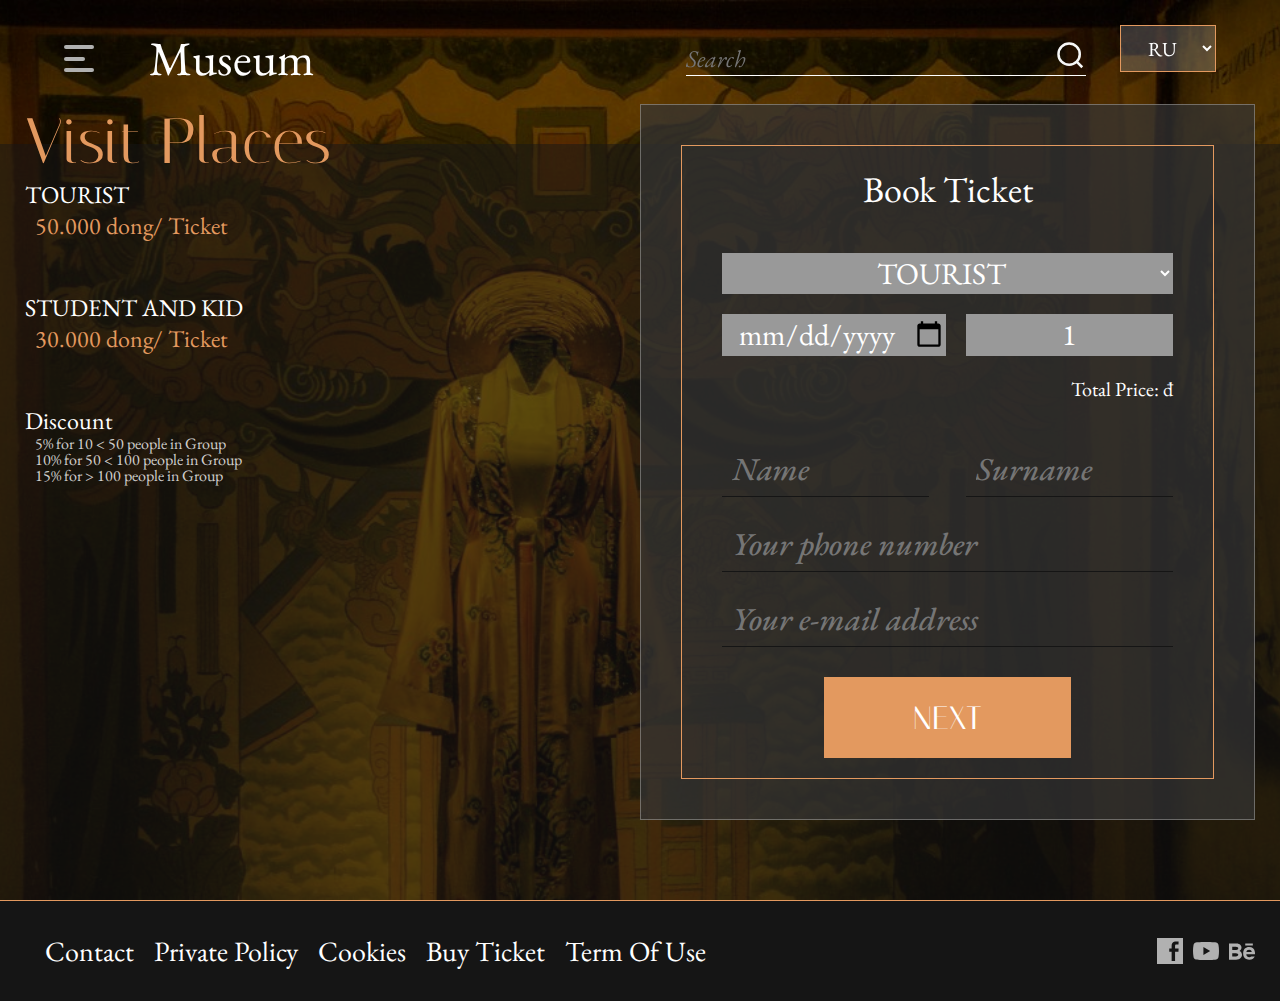
==== booking.html @ c3de79bd "update" ====
<!DOCTYPE html>
<html lang="en">
<head>
	<meta charset="UTF-8">
	<meta name="viewport" content="width=device-width, initial-scale=1.0">
	<link rel="stylesheet" href="css/style.css">
	<title>Ao Dai</title>
</head>
<body>
	<div class="wrapper" id='booking'>
		<div class="header">
			<div class="container">
				<div class="header__body">
					<div class="header__main">
						<div class="header__burger">
							<span></span>
						</div>
						<div class="header__title">Museum</div>
					</div>
					<div class="header__menu">
						<ul class="header__list">
							<li>
								<a href="" class="header__link">Lorem, ipsum, dolor.</a>
							</li>
							<li>
								<a href="" class="header__link">Lorem, ipsum, dolor.</a>
							</li>
							<li>
								<a href="" class="header__link">Lorem, ipsum, dolor.</a>
							</li>
							<li>
								<a href="" class="header__link">Lorem, ipsum, dolor.</a>
							</li>
							<li>
								<a href="" class="header__link">Lorem, ipsum, dolor.</a>
							</li>
						</ul>
					</div>
					<div class="header__navigation">
						<div class="header__searchblock">
							<input type="text" placeholder='Search'>
							<div class="header__search-icon">
								<img src="img/header/akar-icons_search.svg" alt="">
							</div>
						</div>
						<div class="header__language-block">
							<select name="language" id="">
								<option value="russian">RU</option>
								<option value="english">EN</option>
							</select>
						</div>
					</div>
				</div>
			</div>
		</div>
		<div class="content">
			<div class="main">
				<div class="main__bg-overflow"></div>
				<div class="main__bg-image">
					<img src="img/main.png" alt="">
				</div>
			</div>
			<div class="booking">
				<div class="booking__overflow"></div>
				<div class="container">
					<div class="booking__row">
						<div class="booking__textblock">
							<div class="booking__title">Visit Places</div>
							<div class="booking__text">
								TOURIST<br>
								<span>50.000 dong/ Ticket</span><br>
								STUDENT AND KID<br>
								<span>30.000 dong/ Ticket</span><br>
								Discount<br>
								<span class='last'>
									5% for 10 < 50 people in Group<br>
									10% for 50 < 100 people in Group<br>
									15% for > 100 people in Group
								</span><br>
							</div>
						</div>
						<div class="booking__form">
							<form method="get" action='#'>
								<div class="booking__form-title">Book Ticket</div>
								<select name="person" id="">
									<option value="tourist">TOURIST</option>
									<option value="student">STUDENT</option>
									<option value="student">KID</option>
								</select>
								<div class="booking__form-row">
									<input type="date"name='date' class="booking__date">
									<input type="tel" name='visitorsQ'class="visitors" value=1>
								</div>
								<div class="booking__total total"></div>
								<div class="booking__info">
									<div class="booking__form-row">
										<input type="text" name='name'placeholder='Name'>
										<input type="text" name ='surname' placeholder="Surname">
									</div>
									<input type="tel" name='phone' placeholder="Your phone number">
									<input type="text" name='email' placeholder = "Your e-mail address">
								</div>
								<button class="booking__btn btn">next</button>
							</form>
						</div>
					</div>
				</div>

			</div>
		</div>
		<div class="footer">
			<div class="container">
				<div class="footer__row">
					<ul class="footer__list">
						<li>
							<a href="error.html" class="footer__link">Contact</a>
						</li>
						<li>
							<a href="error.html" class="footer__link">Private Policy</a>
						</li>
						<li>
							<a href="error.html" class="footer__link">Cookies</a>
						</li>
						<li>
							<a href="booking.html" class="footer__link">Buy Ticket</a>
						</li>
						<li>
							<a href="error.html" class="footer__link">Term Of Use</a>
						</li>
					</ul>
					<ul class="footer__media">
						<li>
							<a href="" class="">
								<img src="img/media/01.svg" alt="">
							</a>
						</li>
						<li>
							<a href="" class="">
								<img src="img/media/02.svg" alt="">
							</a>
						</li>
						<li>
							<a href="" class="">
								<img src="img/media/03.svg" alt="">
							</a>
						</li>
					</ul>
				</div>
			</div>
		</div>
	</div>
	<script src='https://code.jquery.com/jquery-3.6.0.min.js'></script>
	<script src='js/booking.js'></script>
</body>
</html>
---- css/style.css ----
@charset "UTF-8";
@import url("https://fonts.googleapis.com/css2?family=EB+Garamond:ital,wght@0,400;0,500;1,400&family=Italiana&display=swap");
* {
  padding: 0;
  margin: 0;
  border: 0;
}

*, *:before, *:after {
  -webkit-box-sizing: border-box;
  box-sizing: border-box;
}

:focus, :active {
  outline: none;
}

a:focus, a:active {
  outline: none;
}

nav, footer, header, aside {
  display: block;
}

html, body {
  height: 100%;
  width: 100%;
  font-size: 100%;
  line-height: 1;
  font-size: 14px;
  -ms-text-size-adjust: 100%;
  -moz-text-size-adjust: 100%;
  -webkit-text-size-adjust: 100%;
}

input, button, textarea {
  font-family: inherit;
}

input::-ms-clear {
  display: none;
}

button {
  cursor: pointer;
}

button::-moz-focus-inner {
  padding: 0;
  border: 0;
}

a, a:visited {
  text-decoration: none;
}

a:hover {
  text-decoration: none;
}

ul li {
  list-style: none;
}

img {
  vertical-align: top;
}

h1, h2, h3, h4, h5, h6 {
  font-size: inherit;
  font-weight: inherit;
}

html {
  overflow-x: hidden;
}

html.lock {
  overflow-y: hidden;
}

.wrapper {
  display: -webkit-box;
  display: -ms-flexbox;
  display: flex;
  -webkit-box-orient: vertical;
  -webkit-box-direction: normal;
      -ms-flex-direction: column;
          flex-direction: column;
  min-height: 100%;
}

.header {
  padding: 25px 0;
  -webkit-box-flex: 0;
      -ms-flex: 0 0 auto;
          flex: 0 0 auto;
  position: fixed;
  z-index: 50;
  left: 0;
  top: 0;
  color: #fff;
  width: 100%;
}
.header .container {
  max-width: 100%;
  margin: 0;
  padding: 0 5%;
}

.header__body {
  display: -webkit-box;
  display: -ms-flexbox;
  display: flex;
  -webkit-box-pack: justify;
      -ms-flex-pack: justify;
          justify-content: space-between;
  -webkit-box-align: center;
      -ms-flex-align: center;
          align-items: center;
}

.header__main {
  width: 250px;
  display: -webkit-box;
  display: -ms-flexbox;
  display: flex;
  -webkit-box-pack: justify;
      -ms-flex-pack: justify;
          justify-content: space-between;
  -webkit-box-align: center;
      -ms-flex-align: center;
          align-items: center;
}

.header__burger {
  -webkit-transition: all 0.3s ease 0s;
  transition: all 0.3s ease 0s;
  display: block;
  position: relative;
  width: 30px;
  height: 27px;
  z-index: 5;
}
.header__burger:after, .header__burger:before {
  content: "";
  -webkit-transition: all 0.3s ease 0s;
  transition: all 0.3s ease 0s;
  position: absolute;
  width: 100%;
  background: #B1B1B1;
  height: 4px;
  left: 0;
  border-radius: 6px;
}
.header__burger:after {
  top: 23px;
}
.header__burger:before {
  top: 0;
}
.header__burger span {
  border-radius: 6px;
  top: 11.5px;
  position: absolute;
  width: 70%;
  background: #B1B1B1;
  height: 4px;
}

.header__burger.active span {
  display: none;
}
.header__burger.active:after {
  top: 13.5px;
  -webkit-transform: rotate(45deg);
          transform: rotate(45deg);
}
.header__burger.active:before {
  top: 13.5px;
  -webkit-transform: rotate(-45deg);
          transform: rotate(-45deg);
}

.header__menu {
  -webkit-transition: all 0.4s ease 0s;
  transition: all 0.4s ease 0s;
  position: fixed;
  top: 0;
  left: -100%;
  background: rgba(0, 0, 0, 0.5);
  width: 100%;
  height: 100%;
}
.header__menu.active {
  display: block;
  left: 0;
}

.header__list {
  margin: 100px 0 0 5%;
}

.header__link {
  color: #fff;
  font-family: "EB Garamond";
  font-style: normal;
  font-weight: 400;
  font-size: 28px;
  line-height: 40px;
}

.header__title {
  font-family: "EB Garamond";
  font-style: normal;
  font-weight: 400;
  font-size: 48px;
  line-height: 63px;
  z-index: 5;
}

.header__navigation {
  width: 530px;
  display: -webkit-box;
  display: -ms-flexbox;
  display: flex;
  -webkit-box-pack: justify;
      -ms-flex-pack: justify;
          justify-content: space-between;
  -webkit-box-align: center;
      -ms-flex-align: center;
          align-items: center;
}

.header__searchblock {
  width: 400px;
  position: relative;
  display: -webkit-box;
  display: -ms-flexbox;
  display: flex;
  -webkit-box-pack: justify;
      -ms-flex-pack: justify;
          justify-content: space-between;
}
.header__searchblock input {
  width: 100%;
  height: 35px;
  background: rgba(0, 0, 0, 0);
  border-bottom: 1px solid #FFFFFF;
  font-family: "EB Garamond";
  font-style: italic;
  font-weight: 400;
  font-size: 24px;
  line-height: 31px;
  color: rgba(255, 255, 255, 0.6);
}

.header__search-icon {
  position: absolute;
  top: 0;
  right: 0;
  width: 30px;
  aspect-ratio: 1/1;
  -o-object-fit: cover;
     object-fit: cover;
}

.header__language-block {
  z-index: 1;
}
.header__language-block select {
  background: rgba(255, 255, 255, 0.2);
  width: 96px;
  height: 47px;
  padding: 0 21px;
  border: 1px solid #E3995F;
  font-family: "EB Garamond";
  font-style: normal;
  font-weight: 400;
  font-size: 20px;
  line-height: 26px;
  color: #fff;
}

@media (max-width: 900px) {
  .header__searchblock {
    display: none;
  }

  .header__navigation {
    width: auto;
  }
}
@media (max-width: 763px) {
  .header__main {
    width: 220px;
  }
}
@media (max-width: 400px) {
  .header__main {
    width: 175px;
  }

  .header__title {
    font-size: 34px;
  }

  .header__language-block select {
    height: 35px;
    width: 60px;
    padding: 0 0 0 0;
  }
}
.content {
  -webkit-box-flex: 1;
      -ms-flex: 1 0 auto;
          flex: 1 0 auto;
}

.main {
  position: relative;
  height: 100vh;
}

.main__bg-overflow {
  position: absolute;
  top: 0;
  left: 0;
  z-index: 0;
  width: 100vw;
  height: 100vh;
  display: block;
  background: #000;
  opacity: 0.3;
}

.main__bg-image {
  position: absolute;
  z-index: -1;
  top: 0;
  left: 0;
}
.main__bg-image img {
  -webkit-transform: scale(-1, 1);
          transform: scale(-1, 1);
  width: 100vw;
  height: 100vh;
  -o-object-fit: cover;
     object-fit: cover;
}

.container {
  max-width: 1230px;
  margin: 0 auto;
}

@media (max-width: 1230px) {
  .container {
    max-width: 100%;
    padding: 0 5%;
  }
}
.main__title {
  position: absolute;
  top: 20%;
  right: 20%;
  width: 420px;
  height: 440px;
  color: #fff;
  font-family: "italiana";
  font-size: 200px;
  line-height: 110%;
  color: #E3995F;
}
.main__title span {
  display: block;
  position: absolute;
  z-index: 6;
}
.main__title span:first-child {
  top: 0;
  left: 0;
}
.main__title span:last-child {
  bottom: 0;
  right: 0;
}

.main__open-hours {
  position: absolute;
  bottom: 40px;
  right: 33%;
}
.main__open-hours li:first-child {
  color: #fff;
  margin: 0;
}
.main__open-hours li {
  margin: 18px 0 0 0;
  font-family: "EB Garamond";
  font-style: normal;
  font-weight: 400;
  font-size: 24px;
  line-height: 31px;
  color: #6C6C6C;
}

@media (max-width: 816px) {
  .main__title {
    margin: 0 auto;
    left: 0;
    right: 0;
    text-align: center;
  }

  .main__open-hours {
    right: auto;
    left: 5%;
  }
}
@media (max-width: 447px) {
  .main__title {
    font-size: 150px;
    height: 300px;
    width: 300px;
  }
}
@media (max-width: 338px) {
  .main__title {
    font-size: 140px;
    height: 280px;
    width: 270px;
  }
}
@media (max-width: 312px) {
  .main__open-hours li {
    font-size: 20px;
  }
}
.welcome {
  background: #151515;
  padding: 120px 0 60px 0;
}

.welcome__row {
  display: -webkit-box;
  display: -ms-flexbox;
  display: flex;
  -webkit-box-pack: justify;
      -ms-flex-pack: justify;
          justify-content: space-between;
}

.welcome__textblock {
  -webkit-box-flex: 0;
      -ms-flex: 0 0 50%;
          flex: 0 0 50%;
}

.welcome__title {
  max-width: 245px;
  text-align: center;
  margin: 30px auto 0;
}

.title {
  position: relative;
  font-family: "Italiana";
  font-style: normal;
  font-weight: 400;
  font-size: 64px;
  line-height: 75px;
  color: #E3995F;
  border-bottom: 2px solid #E3995F;
}
.title:after, .title:before {
  content: "";
  position: absolute;
  bottom: -4px;
  display: block;
  background: #E3995F;
  width: 6px;
  height: 6px;
  -webkit-transform: rotate(45deg);
          transform: rotate(45deg);
}
.title:after {
  right: 0;
}
.title:before {
  left: 0;
}

.welcome__text {
  margin: 60px 0 0 0;
}

.text {
  font-family: "EB Garamond";
  font-style: normal;
  font-weight: 400;
  font-size: 20px;
  line-height: 26px;
  color: #FFFFFF;
}

.welcome__btn {
  margin: 40px 0 0 0;
}

.btn {
  cursor: pointer;
  position: relative;
  display: block;
  height: 81px;
  width: 247px;
  border: 1px solid #E3995F;
  text-transform: uppercase;
  font-family: "Italiana";
  font-style: normal;
  font-weight: 400;
  font-size: 32px;
  line-height: 81px;
  padding: 0 60px;
  background: rgba(255, 255, 255, 0.1);
  color: #FFFFFF;
}
.btn:after {
  -webkit-transition: all 0.3s ease 0s;
  transition: all 0.3s ease 0s;
  content: "";
  display: block;
  position: absolute;
  bottom: -18px;
  left: 0;
  width: 100%;
  height: 1px;
  background: #E3995F;
  width: 0;
}
.btn:hover:after {
  width: 100%;
}

.welcome__imageblock {
  -webkit-box-flex: 0;
      -ms-flex: 0 0 40%;
          flex: 0 0 40%;
  position: relative;
}
.welcome__imageblock img {
  -o-object-fit: cover;
     object-fit: cover;
}
.welcome__imageblock img:first-child {
  width: 460px;
  height: 400px;
}
.welcome__imageblock img:last-child {
  width: 420px;
  height: 360px;
  position: absolute;
  bottom: 200px;
  right: -50px;
}

@media (max-width: 1672px) {
  .welcome__row {
    position: relative;
  }

  .welcome__imageblock {
    position: absolute;
    top: 0;
    left: 0;
    right: 0;
    margin: 0 auto;
    z-index: 0;
    opacity: 0.3;
    -webkit-filter: blur(2px);
            filter: blur(2px);
  }
  .welcome__imageblock img:last-child {
    right: 0;
  }

  .welcome__textblock {
    z-index: 1;
    margin: 0 auto;
  }

  .welcome__title {
    margin: 0 auto;
  }

  .welcome__btn {
    margin: 40px auto 0;
  }

  .welcome__imageblock img:last-child {
    width: 420px;
    height: 360px;
    position: absolute;
    bottom: 0px;
  }
}
@media (max-width: 1238px) {
  .welcome__textblock {
    -webkit-box-flex: 0;
        -ms-flex: 0 0 80%;
            flex: 0 0 80%;
  }
}
@media (max-width: 960px) {
  .welcome__textblock {
    -webkit-box-flex: 0;
        -ms-flex: 0 0 100%;
            flex: 0 0 100%;
  }

  .welcome__imageblock {
    -webkit-filter: blur(2px);
            filter: blur(2px);
  }
  .welcome__imageblock img {
    width: 280px;
  }
  .welcome__imageblock img:first-child {
    width: 270px;
  }
  .welcome__imageblock img:last-child {
    width: 270px;
  }
}
@media (max-width: 601px) {
  .welcome__row {
    -webkit-box-orient: vertical;
    -webkit-box-direction: reverse;
        -ms-flex-direction: column-reverse;
            flex-direction: column-reverse;
  }

  .welcome__imageblock {
    position: static;
    -webkit-filter: blur(0);
            filter: blur(0);
    opacity: 1;
  }
  .welcome__imageblock img {
    position: static;
  }
  .welcome__imageblock img:first-child {
    max-width: 100%;
    width: 100%;
    margin: 30px 0 0 0;
  }
  .welcome__imageblock img:last-child {
    margin: 30px 0 0 0;
    max-width: 100%;
    width: 100%;
    position: static;
  }
}
@media (max-width: 500px) {
  .welcome__imageblock img:first-child {
    width: 100%;
    height: 280px;
    margin: 30px auto 0;
  }
  .welcome__imageblock img:last-child {
    width: 100%;
    height: 280px;
    margin: 30px auto 0;
  }

  .welcome__title {
    max-width: 100%;
  }

  .welcome__textblock {
    -webkit-box-flex: 0;
        -ms-flex: 0 0 280px;
            flex: 0 0 280px;
    max-width: 100%;
  }
}
.exhibition {
  padding: 90px 0;
  background: #151515;
  position: relative;
}

.exhibition__title {
  text-align: center;
  max-width: 413px;
  margin: 0 auto;
}

.exhibition__slider-line {
  margin: 70px 0 0 0;
  width: 100%;
  overflow: hidden;
}

.exhibition__slider {
  min-height: 550px;
  -webkit-transition: all 0.6s ease 0s;
  transition: all 0.6s ease 0s;
  display: -webkit-box;
  display: -ms-flexbox;
  display: flex;
  gap: 80px;
  width: 2600px;
  margin: 0 auto;
  -webkit-box-align: center;
      -ms-flex-align: center;
          align-items: center;
}

.exhibition__item {
  cursor: pointer;
  -webkit-transition: all 0.3s ease 0s;
  transition: all 0.3s ease 0s;
  display: block;
  position: relative;
  width: 400px;
  overflow: hidden;
}
.exhibition__item img:first-child {
  -o-object-fit: cover;
     object-fit: cover;
  width: 100%;
  height: 450px;
}
.exhibition__item img:last-child {
  margin: 14px;
  width: 21px;
  height: 21px;
  -o-object-fit: none;
     object-fit: none;
}

.exhibition__item.active {
  cursor: default;
  width: 500px;
}
.exhibition__item.active .exhibition__item-textblock {
  bottom: 0;
}
.exhibition__item.active img:first-child {
  height: 550px;
}
.exhibition__item.active img:last-child {
  margin: 14px;
  width: 21px;
  height: 21px;
  -o-object-fit: none;
     object-fit: none;
}
.exhibition__item.active .exhibition__link {
  pointer-events: auto;
}

.exhibition__item-textblock {
  -webkit-transition: all 0.3s ease 0s;
  transition: all 0.3s ease 0s;
  position: absolute;
  bottom: -100%;
  left: 0;
  background: rgba(0, 0, 0, 0.7);
  overflow: hidden;
  width: 100%;
  padding: 10px 0 100px 0;
}

.exhibition__item-title {
  font-family: "Italiana";
  font-style: normal;
  font-weight: 400;
  font-size: 24px;
  line-height: 28px;
  text-align: center;
  color: #E3995F;
}

.exhibition__item-text {
  margin: 10px 0 0 0;
  font-family: "EB Garamond";
  font-style: normal;
  font-weight: 400;
  font-size: 20px;
  line-height: 26px;
  color: rgba(255, 255, 255, 0.8);
}

.exhibition__link {
  pointer-events: none;
  position: absolute;
  bottom: 0;
  right: 0;
  display: block;
  width: 50px;
  height: 50px;
  background: rgba(217, 217, 217, 0.6);
  z-index: 1;
}
.exhibition__link img {
  margin: 14px;
  width: 21px;
  height: 21px;
  -o-object-fit: none;
     object-fit: none;
}

.exhibition__arrow {
  position: absolute;
  bottom: 0;
  right: 0;
  left: 0;
  margin: 0 auto 0;
  display: -webkit-box;
  display: -ms-flexbox;
  display: flex;
  -webkit-box-pack: justify;
      -ms-flex-pack: justify;
          justify-content: space-between;
  width: 140px;
}
.exhibition__arrow > div {
  cursor: pointer;
}

.arrow-left {
  height: 60px;
  background: rgba(255, 255, 255, 0.4);
  width: 60px;
  padding: 15px;
}
.arrow-left img {
  pbject-fit: cover;
  width: 30px;
  height: 30px;
  -webkit-transform: rotate(180deg);
          transform: rotate(180deg);
}

.arrow-right {
  height: 60px;
  background: rgba(255, 255, 255, 0.4);
  width: 60px;
  padding: 15px;
}
.arrow-right img {
  pbject-fit: cover;
  width: 30px;
  height: 30px;
}

@media (max-width: 580px) {
  .exhibition__slider {
    gap: 0;
    width: 2900px;
  }

  .exhibition__item.active {
    width: 100vw;
  }

  .exhibition__title {
    max-width: 100%;
    font-size: 36px;
  }
}
.explore {
  padding: 150px 0 150px 0;
  background: #151515;
  position: relative;
}

.explore__title {
  max-width: 200px;
  margin: 0 auto;
}

.explore__navigation-line {
  margin: 65px 0 0 0;
  width: 100%;
  height: 1px;
  background: #E3995F;
  display: -webkit-box;
  display: -ms-flexbox;
  display: flex;
  -ms-flex-pack: distribute;
      justify-content: space-around;
}
.explore__navigation-line .explore__navigation-item:nth-child(1):before {
  content: "Lemur Ao Dai";
}
.explore__navigation-line .explore__navigation-item:nth-child(2):before {
  content: "Modern Ao Dai";
}
.explore__navigation-line .explore__navigation-item:nth-child(3):before {
  content: "Five-piece shirt";
}
.explore__navigation-line .explore__navigation-item:nth-child(4):before {
  content: "Tran Le Xuan Ao Dai";
}
.explore__navigation-line .explore__navigation-item:nth-child(5):before {
  content: "Innovative Ao Dai";
}

.explore__navigation-item {
  -webkit-transition: all 0.3s ease 0s;
  transition: all 0.3s ease 0s;
  z-index: 1;
  margin: -10px 0 0 0;
  width: 20px;
  height: 20px;
  border-radius: 50%;
  border: 1px solid #E3995F;
  background: #151515;
  position: relative;
}
.explore__navigation-item:before {
  content: "lorem lorem lorem";
  color: #fff;
  position: absolute;
  top: -35px;
  left: 0;
  width: 160px;
  font-family: "EB Garamond";
  font-style: normal;
  font-weight: 400;
  font-size: 18px;
  line-height: 31px;
}
.explore__navigation-item.active {
  background: #E3995F;
}

.explore__slider-line {
  width: 100%;
  overflow: hidden;
}

.explore__slider {
  display: -webkit-box;
  display: -ms-flexbox;
  display: flex;
  -webkit-transition: all 1s ease 0s;
  transition: all 1s ease 0s;
}

.explore__item {
  -webkit-box-flex: 0;
      -ms-flex: 0 0 100vw;
          flex: 0 0 100vw;
}

.explore__imageblock {
  display: -webkit-box;
  display: -ms-flexbox;
  display: flex;
  width: 100%;
}
.explore__imageblock img {
  -o-object-fit: cover;
     object-fit: cover;
  width: 16.666%;
  aspect-ratio: 1/1;
}

.explore__textblock {
  margin: 30px 0 0 0;
  display: -webkit-box;
  display: -ms-flexbox;
  display: flex;
}

.explore__textblock-title {
  color: #fff;
  font-family: "Italiana";
  font-style: normal;
  font-weight: 400;
  font-size: 64px;
  line-height: 57px;
  -webkit-box-flex: 0;
      -ms-flex: 0 0 40%;
          flex: 0 0 40%;
  border-right: 1px solid #575757;
}
.explore__textblock-title span {
  color: #E3995F;
  font-size: 48px;
}

.explore__text {
  margin: 0 0 0 50px;
  -webkit-box-flex: 0;
      -ms-flex: 0 0 60%;
          flex: 0 0 60%;
  font-family: "EB Garamond";
  font-style: normal;
  font-weight: 400;
  font-size: 20px;
  line-height: 26px;
  color: #fff;
}

.explore__btn {
  margin: 50px auto 0;
  width: 322px;
  padding: 20px 90px;
  font-family: "Italiana";
  font-style: normal;
  font-weight: 400;
  font-size: 30px;
  line-height: 47px;
  text-transform: none;
}

.explore__arrow {
  position: absolute;
  bottom: 0;
  right: 0;
  left: 0;
  margin: 0 auto 0;
  display: -webkit-box;
  display: -ms-flexbox;
  display: flex;
  -webkit-box-pack: justify;
      -ms-flex-pack: justify;
          justify-content: space-between;
  width: 140px;
}
.explore__arrow > div {
  cursor: pointer;
}

.arrow-left {
  height: 60px;
  background: rgba(255, 255, 255, 0.4);
  width: 60px;
  padding: 15px;
}
.arrow-left img {
  pbject-fit: cover;
  width: 30px;
  height: 30px;
  -webkit-transform: rotate(180deg);
          transform: rotate(180deg);
}

.arrow-right {
  height: 60px;
  background: rgba(255, 255, 255, 0.4);
  width: 60px;
  padding: 15px;
}
.arrow-right img {
  pbject-fit: cover;
  width: 30px;
  height: 30px;
}

@media (max-width: 1400px) {
  .explore__navigation-item:before {
    display: none;
  }
}
@media (max-width: 1001px) {
  .explore__textblock-title {
    font-size: 40px;
    line-height: 120%;
  }
  .explore__textblock-title span {
    font-size: 40px;
  }
}
@media (max-width: 631px) {
  .explore__imageblock {
    -ms-flex-wrap: wrap;
        flex-wrap: wrap;
  }
  .explore__imageblock img {
    width: 33.333%;
  }

  .explore__btn {
    margin: 50px 0 0 50px;
    width: 80%;
    padding: 20px;
    text-align: center;
  }
}
@media (max-width: 554px) {
  .explore__textblock-title {
    font-size: 30px;
    line-height: 120%;
  }
  .explore__textblock-title span {
    font-size: 30px;
  }

  .explore__textblock {
    display: block;
  }

  .explore__textblock-title {
    text-align: center;
    border-right: 0px solid #fff;
  }

  .explore__text {
    margin: 30px auto 0;
    text-align: center;
    -webkit-box-flex: 0;
        -ms-flex: 0 0 100%;
            flex: 0 0 100%;
  }

  .explore__btn {
    margin: 30px auto 0;
  }
}
.info {
  padding: 100px 0 150px;
  background: #151515;
  position: relative;
}

.info__row {
  display: -webkit-box;
  display: -ms-flexbox;
  display: flex;
  -ms-flex-pack: distribute;
      justify-content: space-around;
}

.info__textblock {
  z-index: 2;
}

.info__title {
  font-family: "Italiana";
  font-style: normal;
  font-weight: 400;
  font-size: 64px;
  line-height: 75px;
  color: #E3995F;
}

.info__ticketblock {
  margin: 74px 0 0 0;
  display: -webkit-box;
  display: -ms-flexbox;
  display: flex;
  -webkit-box-align: center;
      -ms-flex-align: center;
          align-items: center;
}

.info__open-hours {
  padding: 10px 45px 10px 0;
  text-align: right;
  border-right: 1px solid #575757;
  font-family: "EB Garamond";
  font-style: normal;
  font-weight: 400;
  font-size: 24px;
  line-height: 40px;
  text-align: right;
  color: #6C6C6C;
}
.info__open-hours span {
  color: #fff;
}

.info__btn {
  width: 205px;
  height: 71px;
  margin: 0 0 0 45px;
  padding: 24px 0;
  text-align: center;
  font-family: "Italiana";
  font-style: normal;
  font-weight: 400;
  font-size: 20px;
  line-height: 28px;
  color: #E3995F;
}

.info__mapblock {
  margin: 70px 0 0 0;
  display: -webkit-box;
  display: -ms-flexbox;
  display: flex;
  -webkit-box-pack: justify;
      -ms-flex-pack: justify;
          justify-content: space-between;
}

.info__map {
  width: 100%;
  height: 100%;
}

.info__mapblock-text {
  margin: 0 0 0 30px;
  display: -webkit-box;
  display: -ms-flexbox;
  display: flex;
  -webkit-box-orient: vertical;
  -webkit-box-direction: normal;
      -ms-flex-direction: column;
          flex-direction: column;
  -ms-flex-pack: distribute;
      justify-content: space-around;
  height: 200px;
  max-width: 296px;
  color: #6C6C6C;
  font-family: "EB Garamond";
  font-style: normal;
  font-weight: 400;
  font-size: 20px;
  line-height: 26px;
}
.info__mapblock-text span {
  color: #fff;
}

.info__imageblock img {
  -o-object-fit: cover;
     object-fit: cover;
  width: 300px;
  height: 100%;
}

@media (max-width: 1043px) {
  .info__imageblock img {
    min-height: 662px;
    opacity: 0.45;
    position: absolute;
    bottom: 0px;
    left: 0;
    right: 0;
    margin: 0 auto;
  }
}
@media (max-width: 680px) {
  .info__title {
    text-align: center;
  }

  .info__mapblock {
    display: block;
    margin: 0 auto;
  }

  .info__map {
    width: 280px;
    margin: 0 auto;
  }

  .info__mapblock-text {
    width: 280px;
    margin: 0 auto;
    text-align: center;
  }

  .info__ticketblock {
    display: block;
  }

  .info__open-hours {
    border-right: 0px solid #ffffff;
    text-align: center;
    padding: 0;
  }

  .info__btn {
    margin: 30px auto;
  }
}
.footer {
  -webkit-box-flex: 0;
      -ms-flex: 0 0 auto;
          flex: 0 0 auto;
  padding: 30px 0;
  background: #151515;
  border-top: 1px solid #E3995F;
}

.footer__row {
  display: -webkit-box;
  display: -ms-flexbox;
  display: flex;
  -webkit-box-pack: justify;
      -ms-flex-pack: justify;
          justify-content: space-between;
  -webkit-box-align: center;
      -ms-flex-align: center;
          align-items: center;
}

.header__title {
  color: #fff;
}

.footer__list {
  display: -webkit-box;
  display: -ms-flexbox;
  display: flex;
  -ms-flex-wrap: wrap;
      flex-wrap: wrap;
  -webkit-box-pack: justify;
      -ms-flex-pack: justify;
          justify-content: space-between;
  -webkit-box-align: center;
      -ms-flex-align: center;
          align-items: center;
}
.footer__list li {
  display: block;
  margin: 0 0 0 20px;
}

.footer__link {
  -webkit-box-flex: 1;
      -ms-flex: 1 0 20%;
          flex: 1 0 20%;
  color: #fff;
  font-family: "EB Garamond";
  font-style: normal;
  font-weight: 400;
  font-size: 28px;
  white-space: nowrap;
  line-height: 40px;
}

.footer__media {
  display: -webkit-box;
  display: -ms-flexbox;
  display: flex;
  -webkit-box-align: center;
      -ms-flex-align: center;
          align-items: center;
}
.footer__media li {
  display: block;
  width: 26px;
  height: 26px;
  margin: 0 0 0 10px;
}
.footer__media li img {
  -o-object-fit: cover;
     object-fit: cover;
  width: 26px;
  height: 26px;
}

@media (max-width: 909px) {
  .footer__row {
    display: block;
  }

  .footer__media {
    max-width: 120px;
    margin: 25px auto 0;
    -webkit-box-pack: justify;
        -ms-flex-pack: justify;
            justify-content: space-between;
  }
}
@media (max-width: 680px) {
  .footer__row {
    -ms-flex-wrap: wrap;
        flex-wrap: wrap;
  }

  .footer__list {
    -ms-flex-wrap: wrap;
        flex-wrap: wrap;
    text-align: center;
  }
}
@media (max-width: 400px) {
  .footer__list {
    display: block;
  }
  .footer__list li {
    margin: 15px 0 0 0;
  }
  .footer__list li:first-child {
    margin: 0;
  }
}
@media (max-width: 320px) {
  .info__imageblock img {
    width: 280px;
  }
}
#booking .content {
  position: relative;
}
#booking .main {
  top: 0;
  left: 0;
}

.booking {
  z-index: 1;
  position: absolute;
  padding: 0 0 80px 0;
  bottom: 0;
  left: 0;
  right: 0;
  margin: 0 auto;
  text-align: center;
}
.booking .container {
  width: 100vw;
  max-width: 1230px;
  margin: 0 auto;
}

.booking__overflow {
  z-index: -1;
  position: absolute;
  bottom: 0;
  left: 0;
  width: 100vw;
  height: 95%;
  background: #151515;
  opacity: 0.5;
}

.booking__row {
  display: -webkit-box;
  display: -ms-flexbox;
  display: flex;
  -webkit-box-pack: justify;
      -ms-flex-pack: justify;
          justify-content: space-between;
}

.booking__textblock {
  text-align: left;
}

.booking__title {
  font-family: "Italiana";
  font-style: normal;
  font-weight: 400;
  font-size: 64px;
  line-height: 75px;
  color: #E3995F;
}

.booking__text {
  font-family: "EB Garamond";
  font-style: normal;
  font-weight: 400;
  font-size: 24px;
  line-height: 31px;
  color: #FFFFFF;
}
.booking__text span {
  display: block;
  margin: 0 0 20px 10px;
  font-family: "EB Garamond";
  font-style: normal;
  font-weight: 400;
  font-size: 24px;
  line-height: 31px;
  color: #E3995F;
}
.booking__text span.last {
  font-family: "EB Garamond";
  font-style: normal;
  font-weight: 400;
  font-size: 16px;
  line-height: 16px;
  color: rgba(255, 255, 255, 0.8);
}

.booking__form {
  -webkit-box-flex: 0;
      -ms-flex: 0 0 50%;
          flex: 0 0 50%;
  background: rgba(53, 53, 53, 0.7);
  padding: 40px;
  border: 1px solid rgba(255, 255, 255, 0.3);
}
.booking__form form {
  padding: 20px 40px;
  border: 1px solid #E3995F;
}

.booking__form-title {
  margin: 0 0 40px 0;
  font-family: "EB Garamond";
  font-style: normal;
  font-weight: 400;
  font-size: 36px;
  line-height: 47px;
  text-align: center;
  color: #FFFFFF;
}

select {
  background: #999999;
  margin: 0 0 20px 0;
  font-family: "EB Garamond";
  font-style: normal;
  font-weight: 400;
  font-size: 30px;
  line-height: 45px;
  text-align: center;
  color: #FFFFFF;
  width: 100%;
}

option {
  width: 10%;
  font-size: 16px;
  line-height: 18px;
}

.booking__form-row {
  display: -webkit-box;
  display: -ms-flexbox;
  display: flex;
  -webkit-box-pack: justify;
      -ms-flex-pack: justify;
          justify-content: space-between;
}

.booking__date {
  -webkit-box-flex: 0;
      -ms-flex: 0 0 46%;
          flex: 0 0 46%;
  background: #999999;
  margin: 0 0 20px 0;
  font-family: "EB Garamond";
  font-style: normal;
  font-weight: 400;
  font-size: 30px;
  line-height: 40px;
  text-align: center;
  color: #FFFFFF;
  width: 100%;
}

.visitors {
  -webkit-box-flex: 0;
      -ms-flex: 0 0 46%;
          flex: 0 0 46%;
  background: #999999;
  margin: 0 0 20px 0;
  font-family: "EB Garamond";
  font-style: normal;
  font-weight: 400;
  font-size: 30px;
  line-height: 40px;
  text-align: center;
  color: #FFFFFF;
  width: 100%;
}

.booking__total {
  font-family: "EB Garamond";
  font-style: normal;
  font-weight: 400;
  font-size: 20px;
  line-height: 26px;
  text-align: right;
  color: #FFFFFF;
}
.booking__total:before {
  content: "Total Price: ";
}
.booking__total:after {
  content: "đ";
}

.booking__info {
  margin: 40px 0 0 0;
}
.booking__info input {
  width: 100%;
  -webkit-box-flex: 0;
      -ms-flex: 0 0 46%;
          flex: 0 0 46%;
  margin: 0 0 20px 0;
  border-bottom: 1px solid #151515;
  font-family: "EB Garamond";
  font-style: normal;
  font-weight: 400;
  font-size: 32px;
  line-height: 34px;
  padding: 10px;
  color: #aaa;
  font-weight: 500;
  font-style: italic;
  background: rgba(255, 255, 255, 0);
}

.booking__btn {
  background: #E3995F;
  margin: 10px auto 0;
}

@media (max-width: 1200px) {
  .booking__form {
    -webkit-box-flex: 0;
        -ms-flex: 0 0 60%;
            flex: 0 0 60%;
  }
}
@media (max-width: 950px) {
  .booking__row {
    display: block;
  }
}
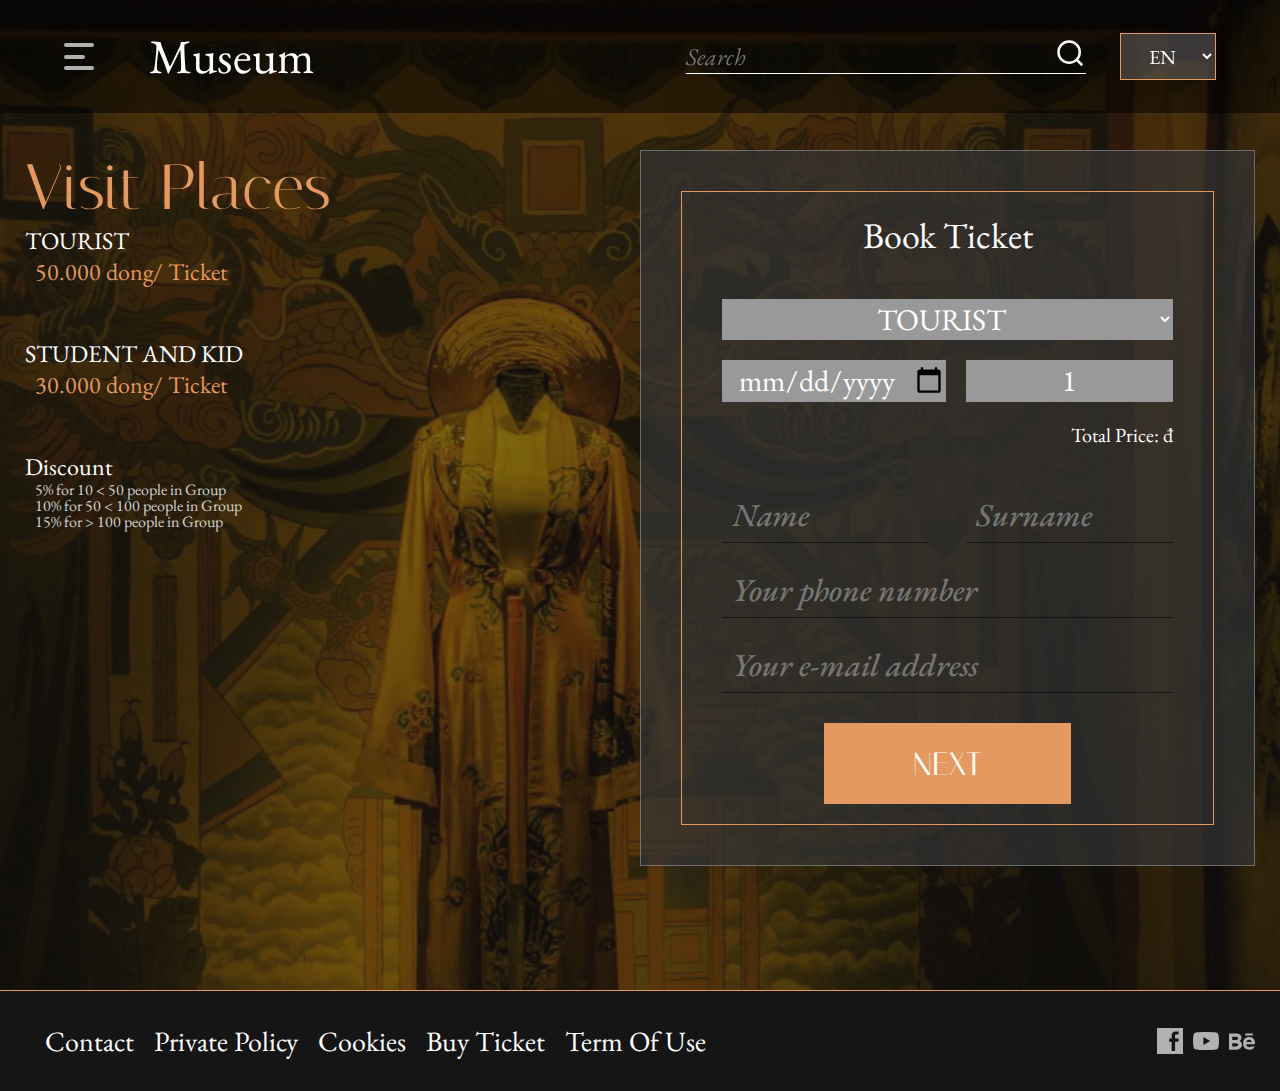
==== commit 737935f6: "update" ====
--- a/booking.html
+++ b/booking.html
@@ -20,19 +20,16 @@
 					<div class="header__menu">
 						<ul class="header__list">
 							<li>
-								<a href="" class="header__link">Lorem, ipsum, dolor.</a>
+								<a href="index.html" class="header__link">Home</a>
 							</li>
 							<li>
-								<a href="" class="header__link">Lorem, ipsum, dolor.</a>
+								<a href="index.html#gallery" class="header__link">Gallery</a>
 							</li>
 							<li>
-								<a href="" class="header__link">Lorem, ipsum, dolor.</a>
+								<a href="index.html#visit" class="header__link">Info for Visitiors</a>
 							</li>
 							<li>
-								<a href="" class="header__link">Lorem, ipsum, dolor.</a>
-							</li>
-							<li>
-								<a href="" class="header__link">Lorem, ipsum, dolor.</a>
+								<a href="booking.html" class="header__link">Buy Tickets</a>
 							</li>
 						</ul>
 					</div>
@@ -45,8 +42,7 @@
 						</div>
 						<div class="header__language-block">
 							<select name="language" id="">
-								<option value="russian">RU</option>
-								<option value="english">EN</option>
+								<option value="russian">EN</option>
 							</select>
 						</div>
 					</div>
@@ -54,13 +50,10 @@
 			</div>
 		</div>
 		<div class="content">
-			<div class="main">
-				<div class="main__bg-overflow"></div>
+			<div class="booking">
 				<div class="main__bg-image">
 					<img src="img/main.png" alt="">
 				</div>
-			</div>
-			<div class="booking">
 				<div class="booking__overflow"></div>
 				<div class="container">
 					<div class="booking__row">
@@ -105,7 +98,6 @@
 						</div>
 					</div>
 				</div>
-
 			</div>
 		</div>
 		<div class="footer">
--- a/css/style.css
+++ b/css/style.css
@@ -92,6 +92,7 @@
 }
 
 .header {
+  background: rgba(0, 0, 0, 0.5);
   padding: 25px 0;
   -webkit-box-flex: 0;
       -ms-flex: 0 0 auto;
@@ -135,6 +136,7 @@
 }
 
 .header__burger {
+  cursor: pointer;
   -webkit-transition: all 0.3s ease 0s;
   transition: all 0.3s ease 0s;
   display: block;
@@ -267,6 +269,7 @@
 }
 
 .header__language-block {
+  height: 47px;
   z-index: 1;
 }
 .header__language-block select {
@@ -306,6 +309,9 @@
     font-size: 34px;
   }
 
+  .header__language-block {
+    height: 35px;
+  }
   .header__language-block select {
     height: 35px;
     width: 60px;
@@ -1401,9 +1407,6 @@
     width: 280px;
   }
 }
-#booking .content {
-  position: relative;
-}
 #booking .main {
   top: 0;
   left: 0;
@@ -1411,8 +1414,10 @@
 
 .booking {
   z-index: 1;
-  position: absolute;
-  padding: 0 0 80px 0;
+  min-height: 850px;
+  height: 110vh;
+  position: relative;
+  padding: 150px 0 0 0;
   bottom: 0;
   left: 0;
   right: 0;
@@ -1423,6 +1428,9 @@
   width: 100vw;
   max-width: 1230px;
   margin: 0 auto;
+}
+.booking .main__bg-image img {
+  min-height: 110vh;
 }
 
 .booking__overflow {
@@ -1431,7 +1439,7 @@
   bottom: 0;
   left: 0;
   width: 100vw;
-  height: 95%;
+  height: 100%;
   background: #151515;
   opacity: 0.5;
 }
@@ -1620,7 +1628,65 @@
   }
 }
 @media (max-width: 950px) {
+  .booking {
+    min-height: 1500px;
+  }
+  .booking .main__bg-image img {
+    min-height: 1500px;
+  }
+
   .booking__row {
     display: block;
   }
+
+  .booking__textblock {
+    text-align: center;
+  }
+}
+@media (max-width: 460px) {
+  .booking__btn {
+    width: 100%;
+  }
+
+  .booking__form-row {
+    display: block;
+  }
+
+  .booking__form {
+    padding: 10px;
+  }
+  .booking__form form {
+    padding: 20px 10px;
+  }
+}
+.error {
+  padding: 100px 0;
+  min-height: 100vh;
+  background: #151515;
+}
+
+.error__title {
+  font-family: "EB Garamond";
+  font-style: normal;
+  font-weight: 400;
+  font-size: 48px;
+  line-height: 63px;
+  z-index: 5;
+  color: #E3995F;
+}
+
+.error__text {
+  margin: 30px 0;
+  font-family: "EB Garamond";
+  font-style: normal;
+  font-weight: 400;
+  font-size: 30px;
+  line-height: 120%;
+  z-index: 5;
+  color: #E3995F;
+}
+
+.error__btn {
+  font-size: 22px;
+  text-align: center;
 }